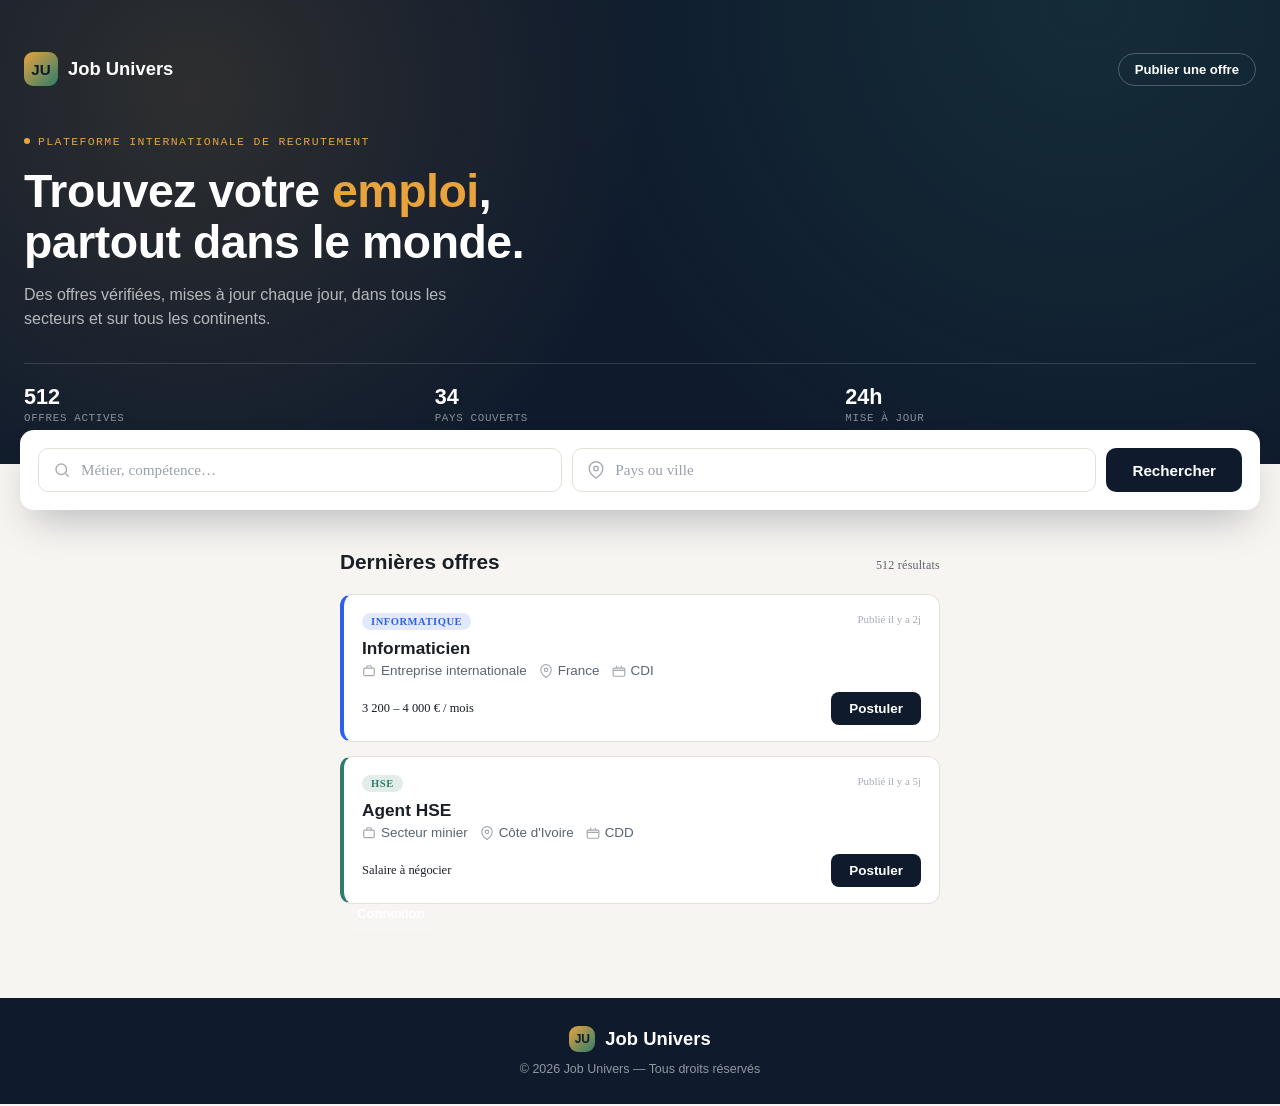
==== index.html @ eddf72a4 "Version initiale du site Job Univers" ====
<!DOCTYPE html>
<html lang="fr">
<head>
<meta charset="UTF-8">
<meta name="viewport" content="width=device-width, initial-scale=1.0">
<title>Job Univers - Trouvez votre emploi partout dans le monde</title>
<style>
  :root{
    --navy:#0F1B2D;
    --navy-light:#16273E;
    --cream:#F7F5F1;
    --gold:#E8A33D;
    --teal:#2E7D6B;
    --ink:#1A1F26;
    --ink-soft:#5B6470;
    --line:#E4E1D9;
    --white:#FFFFFF;
    --radius:14px;
  }
  *{box-sizing:border-box; margin:0; padding:0;}
  body{
    font-family:'Inter', sans-serif;
    background:var(--cream);
    color:var(--ink);
    -webkit-font-smoothing:antialiased;
  }
  h1,h2,h3,.brand{font-family:'Sora', sans-serif;}
  .mono{font-family:'IBM Plex Mono', monospace; letter-spacing:0.02em;}
  a{color:inherit; text-decoration:none;}
  img{max-width:100%; display:block;}

  /* ---------- HEADER / HERO ---------- */
  header.hero{
    background:
      radial-gradient(circle at 15% 20%, rgba(232,163,61,0.14), transparent 40%),
      radial-gradient(circle at 85% 0%, rgba(46,125,107,0.18), transparent 45%),
      var(--navy);
    color:var(--white);
    padding:52px 24px 40px;
    position:relative;
    overflow:hidden;
  }
  .nav-row{
    display:flex; align-items:center; justify-content:space-between;
    margin-bottom:44px;
  }
  .brand{
    display:flex; align-items:center; gap:10px;
    font-size:1.15rem; font-weight:700; color:var(--white);
  }
  .brand-mark{
    width:34px; height:34px; border-radius:9px;
    background:linear-gradient(135deg, var(--gold), var(--teal));
    display:flex; align-items:center; justify-content:center;
    font-family:'Sora', sans-serif; font-weight:800; color:var(--navy); font-size:0.95rem;
  }
  .nav-cta{
    font-size:0.82rem; font-weight:600; color:var(--white);
    border:1px solid rgba(255,255,255,0.25);
    padding:8px 16px; border-radius:100px;
  }

  .eyebrow{
    display:inline-flex; align-items:center; gap:8px;
    font-family:'IBM Plex Mono', monospace; font-size:0.72rem;
    color:var(--gold); text-transform:uppercase; letter-spacing:0.12em;
    margin-bottom:18px;
  }
  .eyebrow::before{content:''; width:6px; height:6px; border-radius:50%; background:var(--gold);}

  h1.headline{
    font-size:2.35rem; line-height:1.12; font-weight:800;
    max-width:620px; margin-bottom:14px;
    letter-spacing:-0.01em;
  }
  h1.headline .accent{color:var(--gold);}
  p.sub{
    font-size:1rem; color:rgba(255,255,255,0.68);
    max-width:480px; margin-bottom:32px; line-height:1.5;
  }

  /* stat strip — signature element */
  .stat-strip{
    display:flex; gap:0; margin-bottom:0;
    border-top:1px solid rgba(255,255,255,0.14);
    padding-top:20px;
  }
  .stat{
    flex:1; padding-right:16px;
  }
  .stat .num{font-family:'Sora',sans-serif; font-size:1.35rem; font-weight:700; color:var(--white);}
  .stat .lbl{font-family:'IBM Plex Mono', monospace; font-size:0.68rem; color:rgba(255,255,255,0.5); text-transform:uppercase; letter-spacing:0.06em; margin-top:2px;}

  /* ---------- SEARCH CARD (floats over hero/body seam) ---------- */
  .search-card{
    background:var(--white);
    border-radius:var(--radius);
    box-shadow:0 20px 40px -12px rgba(15,27,45,0.28);
    margin:-34px 20px 0;
    padding:18px;
    position:relative;
    z-index:5;
  }
  .search-row{display:flex; flex-direction:column; gap:10px;}
  .field{
    display:flex; align-items:center; gap:10px;
    border:1.5px solid var(--line);
    border-radius:10px; padding:12px 14px;
  }
  .field svg{flex-shrink:0; opacity:0.5;}
  .field input{
    border:none; outline:none; font-family:'Inter'; font-size:0.95rem;
    width:100%; background:transparent; color:var(--ink);
  }
  .field input::placeholder{color:#9AA1AB;}
  .btn-search{
    background:var(--navy); color:var(--white);
    border:none; border-radius:10px; padding:13px;
    font-family:'Sora',sans-serif; font-weight:600; font-size:0.95rem;
    cursor:pointer; transition:background 0.15s ease;
  }
  .btn-search:hover{background:var(--navy-light);}

  /* ---------- LISTINGS ---------- */
  main{max-width:640px; margin:0 auto; padding:40px 20px 20px;}
  .section-head{
    display:flex; align-items:baseline; justify-content:space-between;
    margin-bottom:20px;
  }
  .section-head h2{font-size:1.3rem; font-weight:700;}
  .section-head .count{font-family:'IBM Plex Mono'; font-size:0.75rem; color:var(--ink-soft);}

  .job-list{display:flex; flex-direction:column; gap:14px;}
  .job-card{
    background:var(--white);
    border:1px solid var(--line);
    border-left:4px solid var(--cat-color, var(--teal));
    border-radius:12px;
    padding:18px 18px 16px;
    transition:box-shadow 0.15s ease, transform 0.15s ease;
  }
  .job-card:hover{box-shadow:0 8px 24px -8px rgba(15,27,45,0.16); transform:translateY(-1px);}

  .job-top{display:flex; justify-content:space-between; align-items:flex-start; gap:10px; margin-bottom:8px;}
  .job-tag{
    font-family:'IBM Plex Mono'; font-size:0.66rem; text-transform:uppercase;
    letter-spacing:0.05em; padding:3px 9px; border-radius:100px;
    background:color-mix(in srgb, var(--cat-color, var(--teal)) 14%, white);
    color:var(--cat-color, var(--teal));
    font-weight:600; white-space:nowrap;
  }
  .job-date{font-family:'IBM Plex Mono'; font-size:0.68rem; color:#A6ACB5;}

  .job-title{font-size:1.08rem; font-weight:700; margin-bottom:4px; color:var(--ink);}
  .job-meta{
    display:flex; flex-wrap:wrap; gap:12px; margin-bottom:14px;
    font-size:0.84rem; color:var(--ink-soft);
  }
  .job-meta span{display:flex; align-items:center; gap:5px;}
  .job-meta svg{opacity:0.55;}

  .job-bottom{display:flex; align-items:center; justify-content:space-between; gap:10px;}
  .job-salary{font-family:'IBM Plex Mono'; font-size:0.78rem; color:var(--ink); font-weight:500;}
  .btn-apply{
    background:var(--navy); color:var(--white);
    border:none; border-radius:8px; padding:9px 18px;
    font-family:'Sora',sans-serif; font-weight:600; font-size:0.84rem;
    cursor:pointer;
  }
  .btn-apply:hover{background:var(--navy-light);}

  .view-all{
    display:block; text-align:center; margin-top:24px;
    padding:13px; border:1.5px solid var(--line); border-radius:10px;
    font-family:'Sora'; font-weight:600; font-size:0.9rem; color:var(--navy);
  }

  /* ---------- FOOTER ---------- */
  footer{
    margin-top:56px; background:var(--navy); color:rgba(255,255,255,0.55);
    padding:28px 20px; text-align:center; font-size:0.78rem;
  }
  footer .brand{justify-content:center; margin-bottom:10px; color:var(--white);}

  @media (min-width:640px){
    .search-row{flex-direction:row;}
    .field{flex:1;}
    .btn-search{flex-shrink:0; padding:0 26px;}
    h1.headline{font-size:2.9rem;}
  }

  @media (prefers-reduced-motion: reduce){
    .job-card{transition:none;}
  }
</style>
<script src="chatbot.js"></script>
</head>
<body>

<header class="hero">
  <div class="nav-row">
    <div class="brand">
      <span class="brand-mark">JU</span>
      Job Univers
    </div>
    <a href="#" class="nav-cta">Publier une offre</a>
  </div>

  <div class="eyebrow">Plateforme internationale de recrutement</div>
  <h1 class="headline">Trouvez votre <span class="accent">emploi</span>, partout dans le monde.</h1>
  <p class="sub">Des offres vérifiées, mises à jour chaque jour, dans tous les secteurs et sur tous les continents.</p>

  <div class="stat-strip">
    <div class="stat"><div class="num">512</div><div class="lbl">Offres actives</div></div>
    <div class="stat"><div class="num">34</div><div class="lbl">Pays couverts</div></div>
    <div class="stat"><div class="num">24h</div><div class="lbl">Mise à jour</div></div>
  </div>
</header>

<div class="search-card">
  <div class="search-row">
    <div class="field">
      <svg width="18" height="18" viewBox="0 0 24 24" fill="none" stroke="#5B6470" stroke-width="2"><circle cx="11" cy="11" r="7"/><line x1="21" y1="21" x2="16.65" y2="16.65"/></svg>
      <input type="text" placeholder="Métier, compétence…">
    </div>
    <div class="field">
      <svg width="18" height="18" viewBox="0 0 24 24" fill="none" stroke="#5B6470" stroke-width="2"><path d="M21 10c0 7-9 13-9 13s-9-6-9-13a9 9 0 0 1 18 0z"/><circle cx="12" cy="10" r="3"/></svg>
      <input type="text" placeholder="Pays ou ville">
    </div>
    <button type="button" class="btn-search">Rechercher</button>
  </div>
</div>

<main>
  <div class="section-head">
    <h2>Dernières offres</h2>
    <span class="count mono">512 résultats</span>
  </div>

  <div class="job-list">

    <div class="job-card" style="--cat-color:#2E5FE8;">
      <div class="job-top">
        <span class="job-tag">Informatique</span>
        <span class="job-date">Publié il y a 2j</span>
      </div>
      <div class="job-title">Informaticien</div>
      <div class="job-meta">
        <span><svg width="14" height="14" viewBox="0 0 24 24" fill="none" stroke="currentColor" stroke-width="2"><rect x="3" y="7" width="18" height="13" rx="2"/><path d="M8 7V5a2 2 0 0 1 2-2h4a2 2 0 0 1 2 2v2"/></svg>Entreprise internationale</span>
        <span><svg width="14" height="14" viewBox="0 0 24 24" fill="none" stroke="currentColor" stroke-width="2"><path d="M21 10c0 7-9 13-9 13s-9-6-9-13a9 9 0 0 1 18 0z"/><circle cx="12" cy="10" r="3"/></svg>France</span>
        <span><svg width="14" height="14" viewBox="0 0 24 24" fill="none" stroke="currentColor" stroke-width="2"><rect x="2" y="7" width="20" height="14" rx="2"/><path d="M16 3v4M8 3v4M2 11h20"/></svg>CDI</span>
      </div>
      <div class="job-bottom">
        <span class="job-salary">3 200 – 4 000 € / mois</span>
        <button type="button" class="btn-apply">Postuler</button>
      </div>
    </div>

    <div class="job-card" style="--cat-color:#2E7D6B;">
      <div class="job-top">
        <span class="job-tag">HSE</span>
        <span class="job-date">Publié il y a 5j</span>
      </div>
      <div class="job-title">Agent HSE</div>
      <div class="job-meta">
        <span><svg width="14" height="14" viewBox="0 0 24 24" fill="none" stroke="currentColor" stroke-width="2"><rect x="3" y="7" width="18" height="13" rx="2"/><path d="M8 7V5a2 2 0 0 1 2-2h4a2 2 0 0 1 2 2v2"/></svg>Secteur minier</span>
        <span><svg width="14" height="14" viewBox="0 0 24 24" fill="none" stroke="currentColor" stroke-width="2"><path d="M21 10c0 7-9 13-9 13s-9-6-9-13a9 9 0 0 1 18 0z"/><circle cx="12" cy="10" r="3"/></svg>Côte d'Ivoire</span>
        <span><svg width="14" height="14" viewBox="0 0 24 24" fill="none" stroke="currentColor" stroke-width="2"><rect x="2" y="7" width="20" height="14" rx="2"/><path d="M16 3v4M8 3v4M2 11h20"/></svg>CDD</span>
      </div>
      <div class="job-bottom">
        <span class="job-salary">Salaire à négocier</span>
        <button type="button" class="btn-apply">Postuler</button>
      </div>
    </div>

  </div>

  <a href="login.html" class="nav-cta">Connexion</a>
</main>

<footer>
  <div class="brand"><span class="brand-mark" style="width:26px;height:26px;font-size:0.75rem;">JU</span>Job Univers</div>
  © 2026 Job Univers — Tous droits réservés
</footer>

</body>
</html>
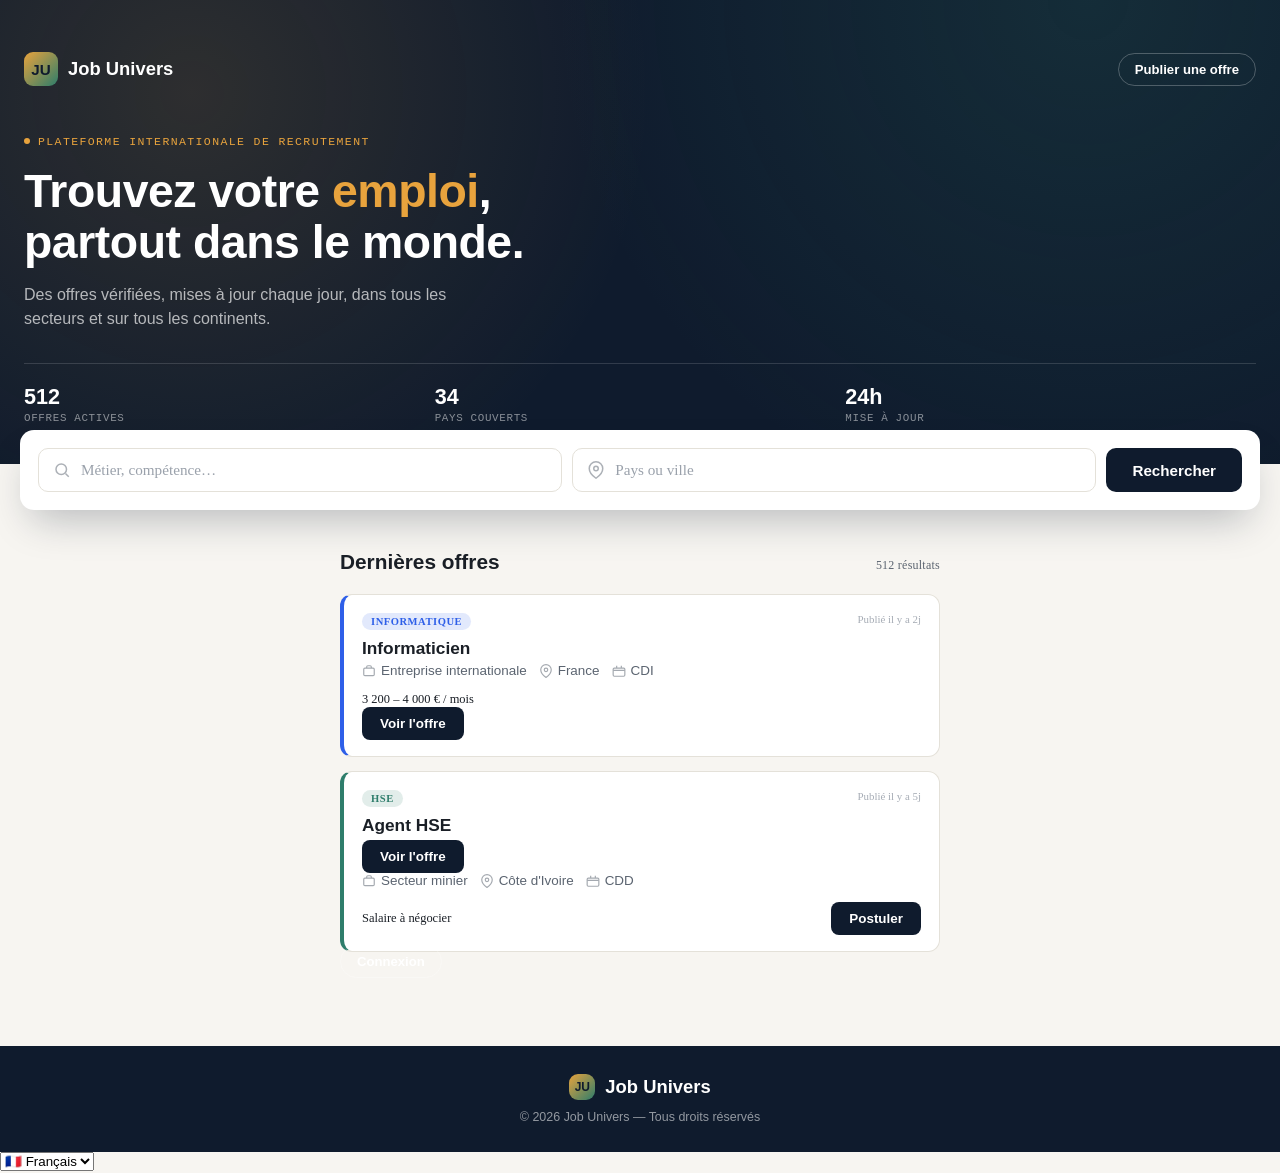
==== commit 8b715fa8: "Ajout du tableau de bord candidat" ====
--- a/index.html
+++ b/index.html
@@ -252,8 +252,8 @@
       </div>
       <div class="job-bottom">
         <span class="job-salary">3 200 – 4 000 € / mois</span>
-        <button type="button" class="btn-apply">Postuler</button>
-      </div>
+      </div>
+<a href="job-detail.html?title=Informaticien&company=Entreprise%20internationale&location=France&contract=CDI&tag=Informatique&color=%232E5FE8&salary=3%20200%20%E2%80%93%204%20000%20%E2%82%AC%20/%20mois" class="btn-apply" style="display:inline-block;text-decoration:none;">Voir l'offre</a>
     </div>
 
     <div class="job-card" style="--cat-color:#2E7D6B;">
@@ -262,6 +262,7 @@
         <span class="job-date">Publié il y a 5j</span>
       </div>
       <div class="job-title">Agent HSE</div>
+<a href="job-detail.html?title=Agent%20HSE&company=Secteur%20minier&location=C%C3%B4te%20d%27Ivoire&contract=CDD&tag=HSE&color=%232E7D6B&salary=Salaire%20%C3%A0%20n%C3%A9gocier" class="btn-apply" style="display:inline-block;text-decoration:none;">Voir l'offre</a>
       <div class="job-meta">
         <span><svg width="14" height="14" viewBox="0 0 24 24" fill="none" stroke="currentColor" stroke-width="2"><rect x="3" y="7" width="18" height="13" rx="2"/><path d="M8 7V5a2 2 0 0 1 2-2h4a2 2 0 0 1 2 2v2"/></svg>Secteur minier</span>
         <span><svg width="14" height="14" viewBox="0 0 24 24" fill="none" stroke="currentColor" stroke-width="2"><path d="M21 10c0 7-9 13-9 13s-9-6-9-13a9 9 0 0 1 18 0z"/><circle cx="12" cy="10" r="3"/></svg>Côte d'Ivoire</span>
@@ -286,3 +287,8 @@
 </body>
 </html>
 
+<select onchange="changerLangue(this.value)">
+    <option value="fr">🇫🇷 Français</option>
+    <option value="en">🇬🇧 English</option>
+    <option value="es">🇪🇸 Español</option>
+</select>
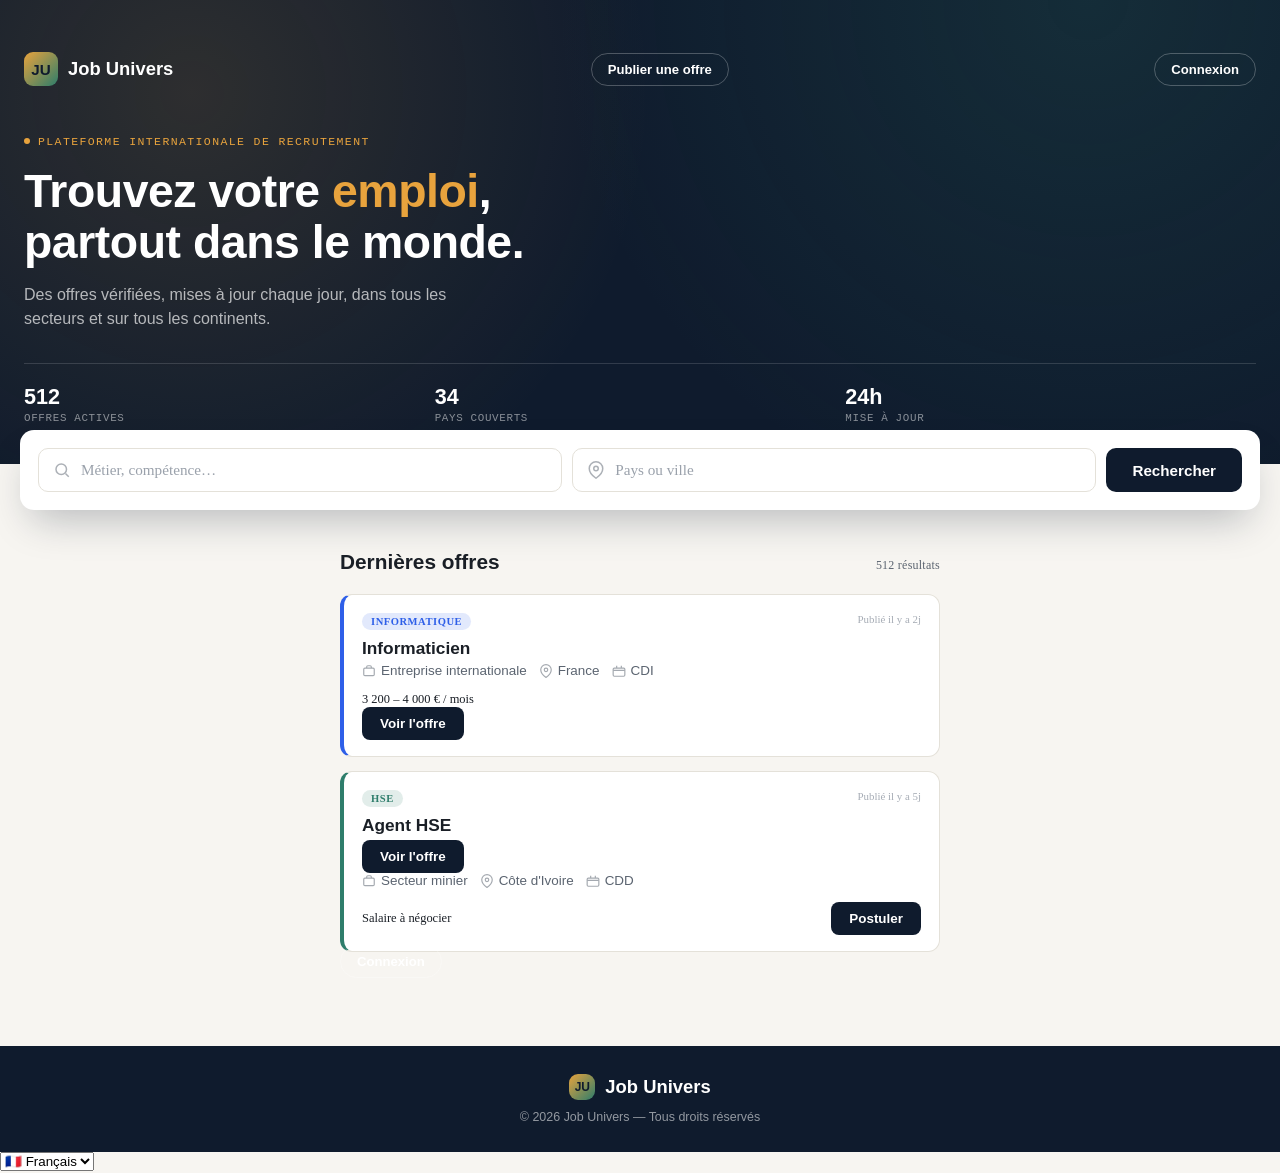
==== commit 6a3a8e84: "Repositionner le bouton Connexion en haut de la page" ====
--- a/index.html
+++ b/index.html
@@ -203,9 +203,9 @@
       <span class="brand-mark">JU</span>
       Job Univers
     </div>
-    <a href="#" class="nav-cta">Publier une offre</a>
-  </div>
-
+<a href="publish-job.html" class="nav-cta">Publier une offre</a>
+<a href="login.html" class="nav-cta" style="margin-left:8px;">Connexion</a>
+    </div>
   <div class="eyebrow">Plateforme internationale de recrutement</div>
   <h1 class="headline">Trouvez votre <span class="accent">emploi</span>, partout dans le monde.</h1>
   <p class="sub">Des offres vérifiées, mises à jour chaque jour, dans tous les secteurs et sur tous les continents.</p>
@@ -283,7 +283,46 @@
   <div class="brand"><span class="brand-mark" style="width:26px;height:26px;font-size:0.75rem;">JU</span>Job Univers</div>
   © 2026 Job Univers — Tous droits réservés
 </footer>
-
+<script>
+  const JOBS_API = "http://localhost:3002";
+  const jobColors = { HSE: '#2E7D6B', Informatique: '#2E5FE8', Logistique: '#E8A33D', Mines: '#8A5A16', 'Général': '#5B6470' };
+
+  fetch(`${JOBS_API}/jobs`).then(r => r.json()).then(data => {
+    const jobList = document.querySelector('.job-list');
+    if (!jobList || !data.jobs || data.jobs.length === 0) return;
+
+    data.jobs.forEach(job => {
+      const color = jobColors[job.tag] || '#5B6470';
+      const dateStr = new Date(job.createdAt).toLocaleDateString('fr-FR');
+      const params = new URLSearchParams({
+        title: job.title, company: job.company, location: job.location,
+        contract: job.contract, tag: job.tag, color, salary: job.salary,
+        description: job.description, date: dateStr
+      });
+
+      const card = document.createElement('div');
+      card.className = 'job-card';
+      card.style.setProperty('--cat-color', color);
+      card.innerHTML = `
+        <div class="job-top">
+          <span class="job-tag">${job.tag}</span>
+          <span class="job-date">Publié le ${dateStr}</span>
+        </div>
+        <div class="job-title">${job.title}</div>
+        <div class="job-meta">
+          <span>${job.company}</span>
+          <span>${job.location}</span>
+          <span>${job.contract}</span>
+        </div>
+        <div class="job-bottom">
+          <span class="job-salary">${job.salary}</span>
+          <a href="job-detail.html?${params.toString()}" class="btn-apply" style="display:inline-block;text-decoration:none;">Voir l'offre</a>
+        </div>
+      `;
+      jobList.prepend(card);
+    });
+  }).catch(() => {});
+</script>
 </body>
 </html>
 
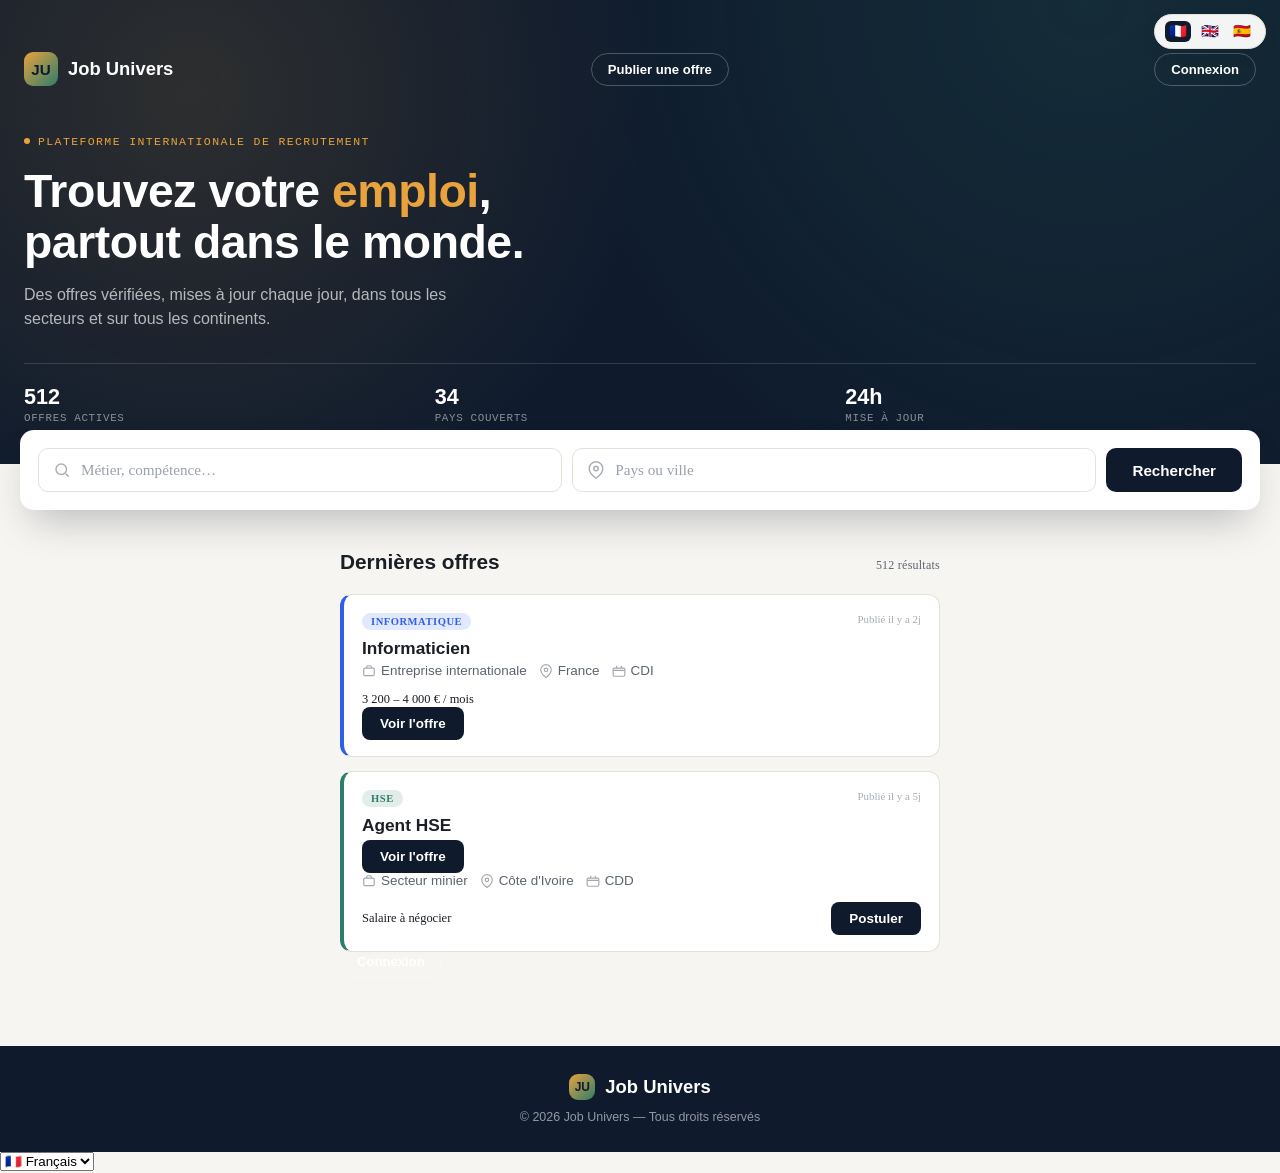
==== commit 78711885: "Ajout du système de traduction FR/EN/ES" ====
--- a/index.html
+++ b/index.html
@@ -3,7 +3,7 @@
 <head>
 <meta charset="UTF-8">
 <meta name="viewport" content="width=device-width, initial-scale=1.0">
-<title>Job Univers - Trouvez votre emploi partout dans le monde</title>
+<title>JOBS UNIVERS - Trouvez votre emploi partout dans le monde</title>
 <style>
   :root{
     --navy:#0F1B2D;
@@ -323,6 +323,8 @@
     });
   }).catch(() => {});
 </script>
+<script src="auth-state.js"></script>
+<script src="i18n.js"></script>
 </body>
 </html>
 
